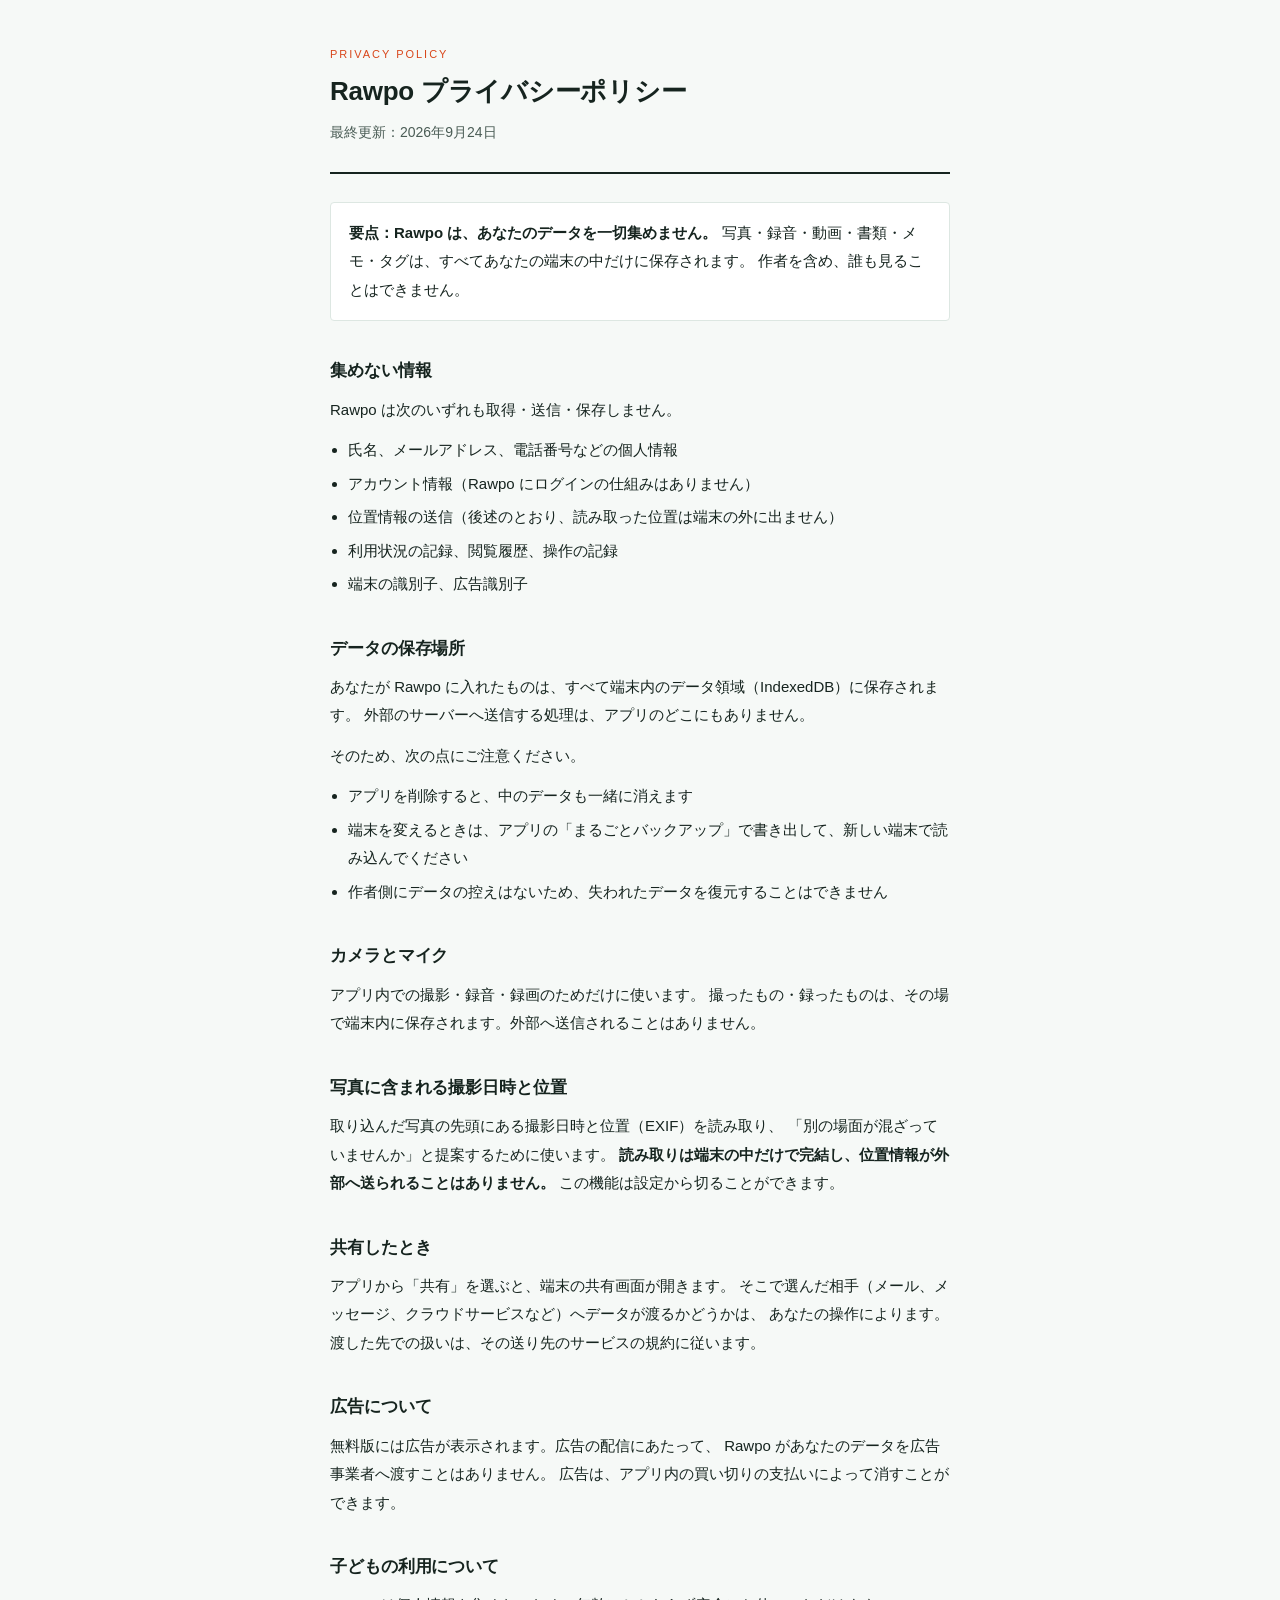
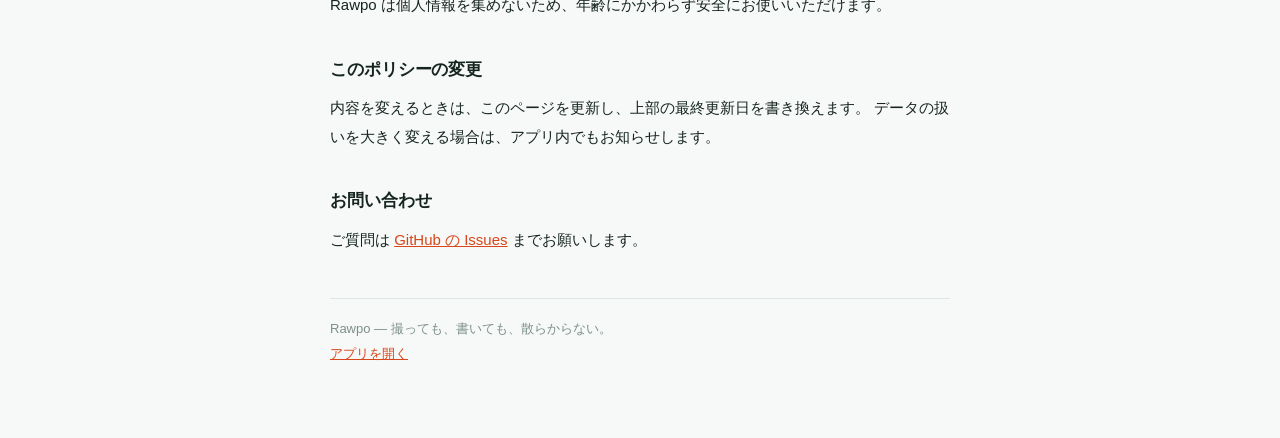
==== privacy.html @ 36b39767 "プライバシーポリシーのページを追加した ストアに出すのに必須。データを一切集めないことを具体的に書いている。  Co-Authored-By: Claude Opus 5 <noreply@anthr" ====
<!doctype html>
<html lang="ja">
<head>
<meta charset="utf-8">
<meta name="viewport" content="width=device-width,initial-scale=1">
<title>Rawpo プライバシーポリシー</title>
<style>
  :root{
    color-scheme:light;
    --paper:#F6F9F7; --card:#fff; --ink:#16241F; --ink2:#4A5C55; --ink3:#7E908A;
    --line:#DDE7E2; --accent:#D8461A;
  }
  @media (prefers-color-scheme:dark){
    :root{ color-scheme:dark;
      --paper:#0E1512; --card:#18211D; --ink:#E8F1EC; --ink2:#A6B8B1; --ink3:#7B8D86;
      --line:#242F2A; --accent:#FF7A4A; }
  }
  *{box-sizing:border-box}
  body{
    margin:0; background:var(--paper); color:var(--ink);
    font:15px/1.9 "Helvetica Neue",Helvetica,Arial,"Hiragino Sans","Hiragino Kaku Gothic ProN","Yu Gothic",sans-serif;
    -webkit-font-smoothing:antialiased;
  }
  .wrap{max-width:660px; margin:0 auto; padding:0 20px 72px}
  header{padding:44px 0 26px; border-bottom:2px solid var(--ink); margin-bottom:28px}
  .kicker{font-size:11px; letter-spacing:.18em; color:var(--accent); margin:0 0 8px; text-transform:uppercase}
  h1{font-size:26px; line-height:1.4; margin:0 0 10px; font-weight:700; letter-spacing:-.01em}
  .sub{margin:0; color:var(--ink2); font-size:14px}
  h2{font-size:17px; margin:34px 0 8px; font-weight:700; letter-spacing:-.005em}
  p{margin:0 0 12px}
  ul{margin:0 0 12px; padding-left:1.2em}
  li{margin-bottom:5px}
  .box{background:var(--card); border:1px solid var(--line); border-radius:4px; padding:16px 18px; margin:16px 0}
  .box p:last-child{margin-bottom:0}
  strong{font-weight:700}
  footer{margin-top:44px; padding-top:18px; border-top:1px solid var(--line); color:var(--ink3); font-size:13px}
  a{color:var(--accent)}
</style>
</head>
<body>
<div class="wrap">
  <header>
    <p class="kicker">Privacy Policy</p>
    <h1>Rawpo プライバシーポリシー</h1>
    <p class="sub">最終更新：2026年9月24日</p>
  </header>

  <div class="box">
    <p><strong>要点：Rawpo は、あなたのデータを一切集めません。</strong>
      写真・録音・動画・書類・メモ・タグは、すべてあなたの端末の中だけに保存されます。
      作者を含め、誰も見ることはできません。</p>
  </div>

  <h2>集めない情報</h2>
  <p>Rawpo は次のいずれも取得・送信・保存しません。</p>
  <ul>
    <li>氏名、メールアドレス、電話番号などの個人情報</li>
    <li>アカウント情報（Rawpo にログインの仕組みはありません）</li>
    <li>位置情報の送信（後述のとおり、読み取った位置は端末の外に出ません）</li>
    <li>利用状況の記録、閲覧履歴、操作の記録</li>
    <li>端末の識別子、広告識別子</li>
  </ul>

  <h2>データの保存場所</h2>
  <p>あなたが Rawpo に入れたものは、すべて端末内のデータ領域（IndexedDB）に保存されます。
    外部のサーバーへ送信する処理は、アプリのどこにもありません。</p>
  <p>そのため、次の点にご注意ください。</p>
  <ul>
    <li>アプリを削除すると、中のデータも一緒に消えます</li>
    <li>端末を変えるときは、アプリの「まるごとバックアップ」で書き出して、新しい端末で読み込んでください</li>
    <li>作者側にデータの控えはないため、失われたデータを復元することはできません</li>
  </ul>

  <h2>カメラとマイク</h2>
  <p>アプリ内での撮影・録音・録画のためだけに使います。
    撮ったもの・録ったものは、その場で端末内に保存されます。外部へ送信されることはありません。</p>

  <h2>写真に含まれる撮影日時と位置</h2>
  <p>取り込んだ写真の先頭にある撮影日時と位置（EXIF）を読み取り、
    「別の場面が混ざっていませんか」と提案するために使います。
    <strong>読み取りは端末の中だけで完結し、位置情報が外部へ送られることはありません。</strong>
    この機能は設定から切ることができます。</p>

  <h2>共有したとき</h2>
  <p>アプリから「共有」を選ぶと、端末の共有画面が開きます。
    そこで選んだ相手（メール、メッセージ、クラウドサービスなど）へデータが渡るかどうかは、
    あなたの操作によります。渡した先での扱いは、その送り先のサービスの規約に従います。</p>

  <h2>広告について</h2>
  <p>無料版には広告が表示されます。広告の配信にあたって、
    Rawpo があなたのデータを広告事業者へ渡すことはありません。
    広告は、アプリ内の買い切りの支払いによって消すことができます。</p>

  <h2>子どもの利用について</h2>
  <p>Rawpo は個人情報を集めないため、年齢にかかわらず安全にお使いいただけます。</p>

  <h2>このポリシーの変更</h2>
  <p>内容を変えるときは、このページを更新し、上部の最終更新日を書き換えます。
    データの扱いを大きく変える場合は、アプリ内でもお知らせします。</p>

  <h2>お問い合わせ</h2>
  <p>ご質問は <a href="https://github.com/yuudagawa-sys/torimemo/issues">GitHub の Issues</a> までお願いします。</p>

  <footer>
    Rawpo — 撮っても、書いても、散らからない。<br>
    <a href="./">アプリを開く</a>
  </footer>
</div>
</body>
</html>
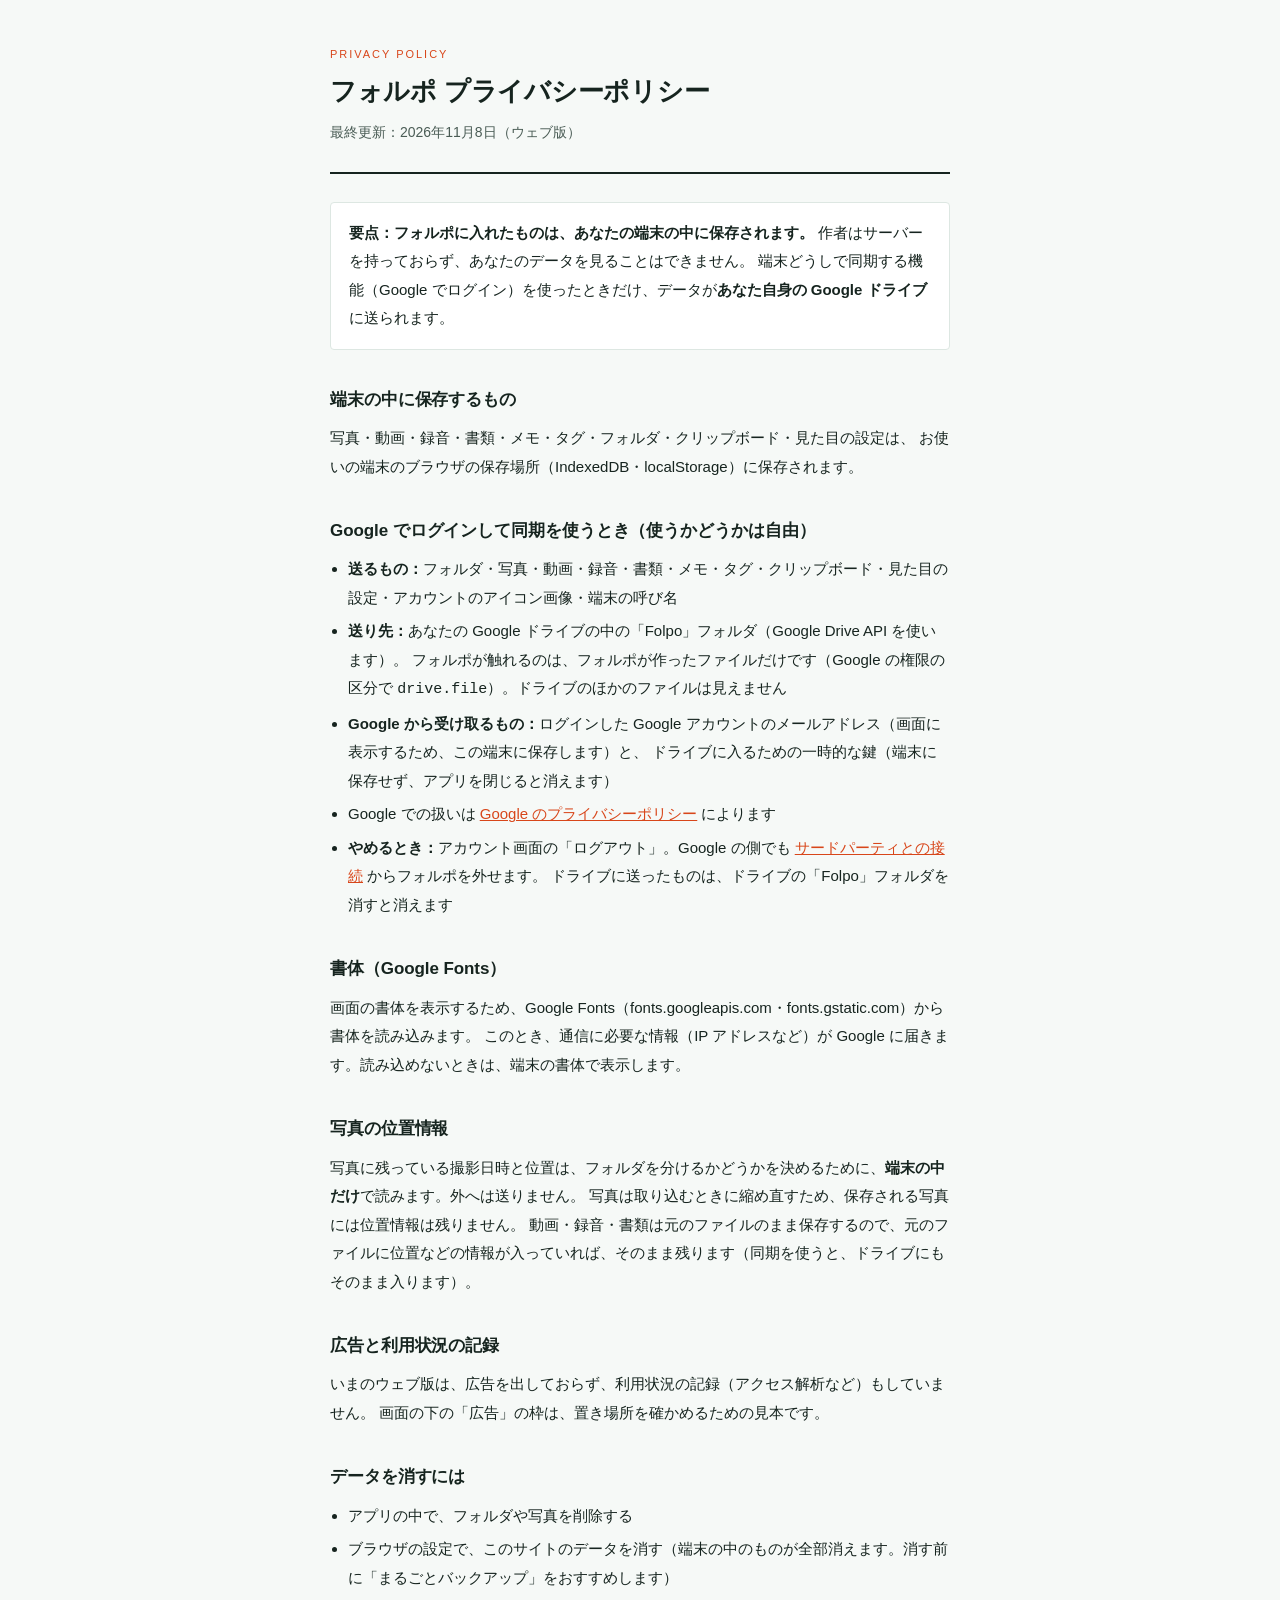
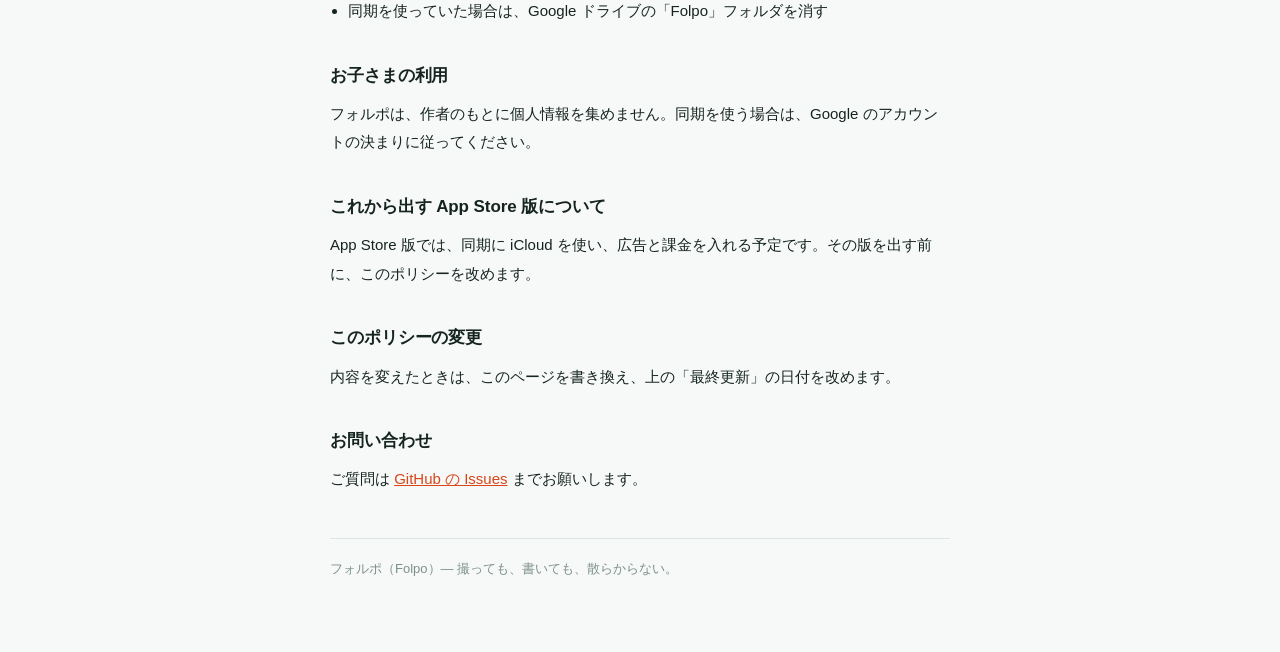
==== commit 6b5d3b70: "フォルポ v127: レビューの指摘を直す（SWは書体だけ貯める・バックアップの戻し・プライバシーポリシー） Co-Authored-By: Claude Opus 5.5 <noreply@anth" ====
--- a/privacy.html
+++ b/privacy.html
@@ -3,7 +3,7 @@
 <head>
 <meta charset="utf-8">
 <meta name="viewport" content="width=device-width,initial-scale=1">
-<title>Rawpo プライバシーポリシー</title>
+<title>フォルポ プライバシーポリシー</title>
 <style>
   :root{
     color-scheme:light;
@@ -41,69 +41,67 @@
 <div class="wrap">
   <header>
     <p class="kicker">Privacy Policy</p>
-    <h1>Rawpo プライバシーポリシー</h1>
-    <p class="sub">最終更新：2026年9月24日</p>
+    <h1>フォルポ プライバシーポリシー</h1>
+    <p class="sub">最終更新：2026年11月8日（ウェブ版）</p>
   </header>
 
   <div class="box">
-    <p><strong>要点：Rawpo は、あなたのデータを一切集めません。</strong>
-      写真・録音・動画・書類・メモ・タグは、すべてあなたの端末の中だけに保存されます。
-      作者を含め、誰も見ることはできません。</p>
+    <p><strong>要点：フォルポに入れたものは、あなたの端末の中に保存されます。</strong>
+      作者はサーバーを持っておらず、あなたのデータを見ることはできません。
+      端末どうしで同期する機能（Google でログイン）を使ったときだけ、データが<strong>あなた自身の Google ドライブ</strong>に送られます。</p>
   </div>
 
-  <h2>集めない情報</h2>
-  <p>Rawpo は次のいずれも取得・送信・保存しません。</p>
+  <h2>端末の中に保存するもの</h2>
+  <p>写真・動画・録音・書類・メモ・タグ・フォルダ・クリップボード・見た目の設定は、
+    お使いの端末のブラウザの保存場所（IndexedDB・localStorage）に保存されます。</p>
+
+  <h2>Google でログインして同期を使うとき（使うかどうかは自由）</h2>
   <ul>
-    <li>氏名、メールアドレス、電話番号などの個人情報</li>
-    <li>アカウント情報（Rawpo にログインの仕組みはありません）</li>
-    <li>位置情報の送信（後述のとおり、読み取った位置は端末の外に出ません）</li>
-    <li>利用状況の記録、閲覧履歴、操作の記録</li>
-    <li>端末の識別子、広告識別子</li>
+    <li><strong>送るもの：</strong>フォルダ・写真・動画・録音・書類・メモ・タグ・クリップボード・見た目の設定・アカウントのアイコン画像・端末の呼び名</li>
+    <li><strong>送り先：</strong>あなたの Google ドライブの中の「Folpo」フォルダ（Google Drive API を使います）。
+      フォルポが触れるのは、フォルポが作ったファイルだけです（Google の権限の区分で <code>drive.file</code>）。ドライブのほかのファイルは見えません</li>
+    <li><strong>Google から受け取るもの：</strong>ログインした Google アカウントのメールアドレス（画面に表示するため、この端末に保存します）と、
+      ドライブに入るための一時的な鍵（端末に保存せず、アプリを閉じると消えます）</li>
+    <li>Google での扱いは <a href="https://policies.google.com/privacy">Google のプライバシーポリシー</a> によります</li>
+    <li><strong>やめるとき：</strong>アカウント画面の「ログアウト」。Google の側でも
+      <a href="https://myaccount.google.com/connections">サードパーティとの接続</a> からフォルポを外せます。
+      ドライブに送ったものは、ドライブの「Folpo」フォルダを消すと消えます</li>
   </ul>
 
-  <h2>データの保存場所</h2>
-  <p>あなたが Rawpo に入れたものは、すべて端末内のデータ領域（IndexedDB）に保存されます。
-    外部のサーバーへ送信する処理は、アプリのどこにもありません。</p>
-  <p>そのため、次の点にご注意ください。</p>
+  <h2>書体（Google Fonts）</h2>
+  <p>画面の書体を表示するため、Google Fonts（fonts.googleapis.com・fonts.gstatic.com）から書体を読み込みます。
+    このとき、通信に必要な情報（IP アドレスなど）が Google に届きます。読み込めないときは、端末の書体で表示します。</p>
+
+  <h2>写真の位置情報</h2>
+  <p>写真に残っている撮影日時と位置は、フォルダを分けるかどうかを決めるために、<strong>端末の中だけ</strong>で読みます。外へは送りません。
+    写真は取り込むときに縮め直すため、保存される写真には位置情報は残りません。
+    動画・録音・書類は元のファイルのまま保存するので、元のファイルに位置などの情報が入っていれば、そのまま残ります（同期を使うと、ドライブにもそのまま入ります）。</p>
+
+  <h2>広告と利用状況の記録</h2>
+  <p>いまのウェブ版は、広告を出しておらず、利用状況の記録（アクセス解析など）もしていません。
+    画面の下の「広告」の枠は、置き場所を確かめるための見本です。</p>
+
+  <h2>データを消すには</h2>
   <ul>
-    <li>アプリを削除すると、中のデータも一緒に消えます</li>
-    <li>端末を変えるときは、アプリの「まるごとバックアップ」で書き出して、新しい端末で読み込んでください</li>
-    <li>作者側にデータの控えはないため、失われたデータを復元することはできません</li>
+    <li>アプリの中で、フォルダや写真を削除する</li>
+    <li>ブラウザの設定で、このサイトのデータを消す（端末の中のものが全部消えます。消す前に「まるごとバックアップ」をおすすめします）</li>
+    <li>同期を使っていた場合は、Google ドライブの「Folpo」フォルダを消す</li>
   </ul>
 
-  <h2>カメラとマイク</h2>
-  <p>アプリ内での撮影・録音・録画のためだけに使います。
-    撮ったもの・録ったものは、その場で端末内に保存されます。外部へ送信されることはありません。</p>
+  <h2>お子さまの利用</h2>
+  <p>フォルポは、作者のもとに個人情報を集めません。同期を使う場合は、Google のアカウントの決まりに従ってください。</p>
 
-  <h2>写真に含まれる撮影日時と位置</h2>
-  <p>取り込んだ写真の先頭にある撮影日時と位置（EXIF）を読み取り、
-    「別の場面が混ざっていませんか」と提案するために使います。
-    <strong>読み取りは端末の中だけで完結し、位置情報が外部へ送られることはありません。</strong>
-    この機能は設定から切ることができます。</p>
-
-  <h2>共有したとき</h2>
-  <p>アプリから「共有」を選ぶと、端末の共有画面が開きます。
-    そこで選んだ相手（メール、メッセージ、クラウドサービスなど）へデータが渡るかどうかは、
-    あなたの操作によります。渡した先での扱いは、その送り先のサービスの規約に従います。</p>
-
-  <h2>広告について</h2>
-  <p>無料版には広告が表示されます。広告の配信にあたって、
-    Rawpo があなたのデータを広告事業者へ渡すことはありません。
-    広告は、アプリ内の買い切りの支払いによって消すことができます。</p>
-
-  <h2>子どもの利用について</h2>
-  <p>Rawpo は個人情報を集めないため、年齢にかかわらず安全にお使いいただけます。</p>
+  <h2>これから出す App Store 版について</h2>
+  <p>App Store 版では、同期に iCloud を使い、広告と課金を入れる予定です。その版を出す前に、このポリシーを改めます。</p>
 
   <h2>このポリシーの変更</h2>
-  <p>内容を変えるときは、このページを更新し、上部の最終更新日を書き換えます。
-    データの扱いを大きく変える場合は、アプリ内でもお知らせします。</p>
+  <p>内容を変えたときは、このページを書き換え、上の「最終更新」の日付を改めます。</p>
 
   <h2>お問い合わせ</h2>
   <p>ご質問は <a href="https://github.com/yuudagawa-sys/torimemo/issues">GitHub の Issues</a> までお願いします。</p>
 
   <footer>
-    Rawpo — 撮っても、書いても、散らからない。<br>
-    <a href="./">アプリを開く</a>
+    フォルポ（Folpo）— 撮っても、書いても、散らからない。
   </footer>
 </div>
 </body>
